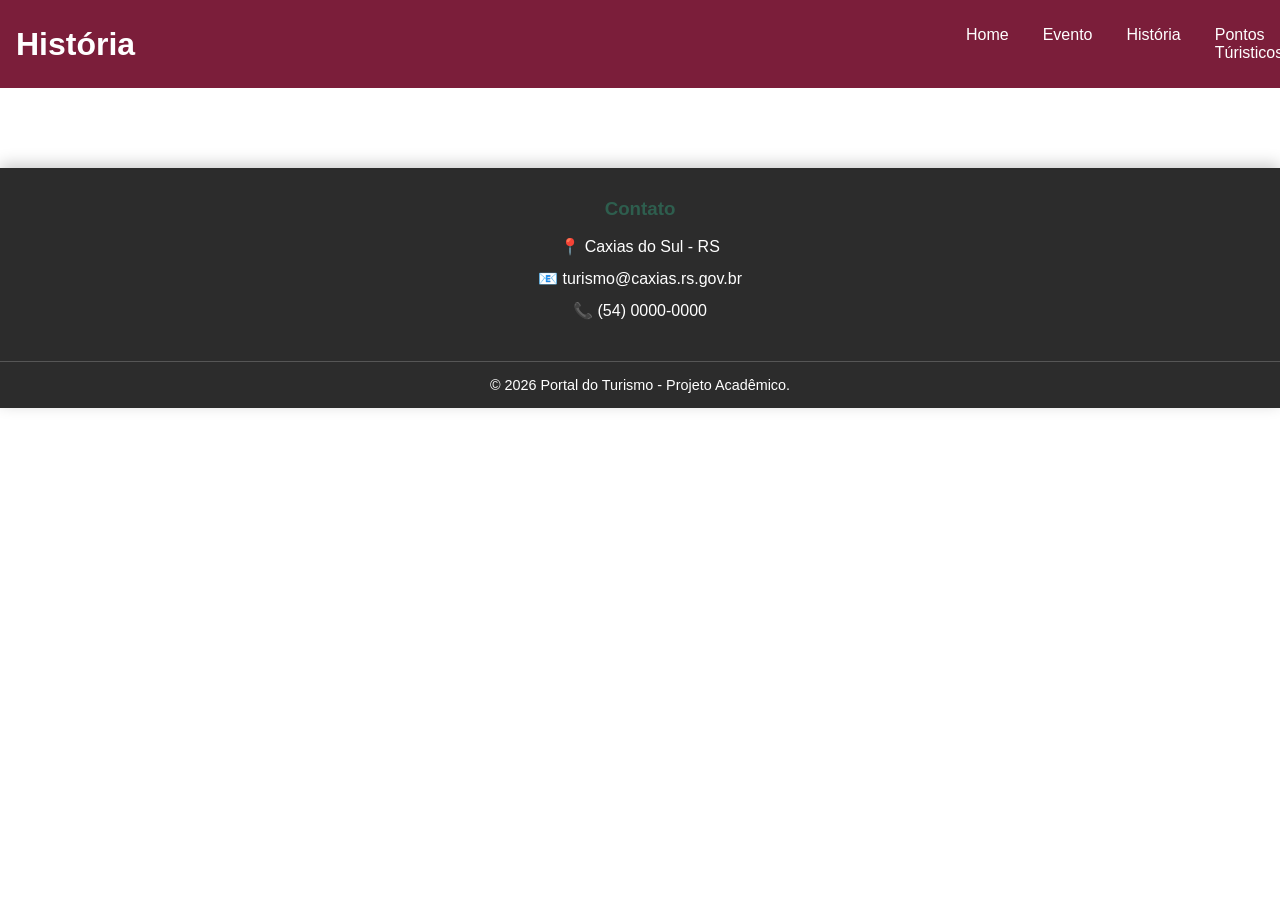
==== historia.html @ 4e0cc81b "começo das novas paginas" ====
<!DOCTYPE html>
<html lang="pt-br">
<head>
    <meta charset="UTF-8">
    <meta name="viewport" content="width=device-width, initial-scale=1.0">
    <title>História</title>

    <link rel="stylesheet" href="style.css">
    <script src="script.js" defer></script>
</head>
<body>
    <header>
        <h1>
            História
        </h1>
        <button class="btn-hamburger" type="button" title="Fechar">
            <i></i>
            <i></i>
            <i></i>
        </button>
        <nav>
            <ul>
                <li class="close-button">
                    <button class="btn-hamburger" type="button" title="Fechar">
                        <i></i>
                        <i></i>
                        <i></i>
                    </button>
                </li>
                <li><a href="index.html">Home</a></li>
                <li><a href="evento.html">Evento</a></li>
                <li><a href="historia.html">História</a></li>
                <li><a href="pontosTuristicos.html">Pontos Túristicos</a></li>
            </ul>
        </nav>
    </header>

    <footer>
        <div class="footer-section">
            <h3>Contato</h3>
            <p>📍 Caxias do Sul - RS</p>
            <p>📧 turismo@caxias.rs.gov.br</p>
            <p>📞 (54) 0000-0000</p>
        </div>

        <div class="footer-bottom">
        <p>&copy; 2026 Portal do Turismo - Projeto Acadêmico.</p>
    </div>
    </footer>
</body>
</html>
---- style.css ----
:root {
    --vinho: #7B1E3A;
    --verde: #2E5E4E;
    --creme: #F5F1E8;
    --cinza-escuro: #2C2C2C;
    --cinza-claro: #EAEAEA;

    --hamburger-btn-size: 32px;
    --hamburger-btn-gap: 4px;
}

* {
    margin: 0;
    padding: 0;
    box-sizing: border-box;
}

body {
    font-family: sans-serif;
    overflow-x: hidden;
    background-color: white;
}

/* HEADER */

header {
    display: flex;
    justify-content: space-between;
    align-items: center;

    padding: 16px;

    background-color: var(--vinho);
    color: white;
}

button {
    border: none;
    background: transparent;
    cursor: pointer;
}

/* MENU HAMBURGUER */

.btn-hamburger {
    width: var(--hamburger-btn-size);
    height: var(--hamburger-btn-size);

    position: relative;

    display: flex;
    flex-direction: column;
    justify-content: center;
    align-items: center;

    gap: var(--hamburger-btn-gap);
}

.btn-hamburger i {
    width: 24px;
    height: 2px;

    background-color: white;
    border-radius: 4px;

    transition: 0.3s;
}

.btn-hamburger.active i {
    position: absolute;
}

.btn-hamburger.active i:nth-child(1) {
    transform: rotate(45deg);
}

.btn-hamburger.active i:nth-child(2) {
    opacity: 0;
}

.btn-hamburger.active i:nth-child(3) {
    transform: rotate(-45deg);
}

/* MENU MOBILE */

nav {
    position: fixed;

    top: 0;
    right: -100%;

    width: 80%;
    max-width: 320px;
    height: 100vh;

    background-color: var(--vinho);

    padding: 20px;

    transition: right 0.3s ease;

    z-index: 1000;
}

nav.active {
    right: 0;
}

nav ul {
    list-style: none;

    display: flex;
    flex-direction: column;

    gap: 10px;
}

nav li.close-button {
    align-self: flex-end;
}

nav a {
    display: block;

    text-decoration: none;
    color: white;

    padding: 10px 12px;
    border-radius: 8px;

    transition: 0.3s;
}

nav a:hover {
    background-color: rgba(255,255,255,.15);
}

/* DESKTOP */

@media (min-width: 768px) {

    .btn-hamburger {
        display: none;
    }

    nav {
        position: static;
        width: auto;
        height: auto;
        background: transparent;
        padding: 0;
    }

    nav ul {
        flex-direction: row;
    }

    nav a {
        color: white;
    }
}

/* MAIN */

main {
    min-height: calc(100vh - 72px);
}

/* HERO */

#container {
    display: flex;
    justify-content: center;
    align-items: center;

    gap: 40px;

    max-width: 1200px;

    margin: 0 auto;
    padding: 40px 20px;
}

#container img {
    width: 500px;
    max-width: 100%;

    border-radius: 30px;
}

.texto {
    max-width: 500px;

    display: flex;
    flex-direction: column;
}

.texto h1 {
    color: var(--verde);
    margin-bottom: 15px;

    font-size: 3rem;
}

.texto p {
    line-height: 1.7;
    font-size: 1.1rem;
}

/* DESTAQUES */

.destaques {
    text-align: center;
    margin-top: 60px;

    padding: 0 20px;
}

.destaques h2 {
    margin-bottom: 30px;
}

/* CARDS */

.cards {
    display: flex;
    justify-content: center;
    flex-wrap: wrap;

    gap: 25px;
}

.card {
    width: 300px;

    background-color: white;

    border-radius: 12px;
    overflow: hidden;

    box-shadow: 0 2px 10px rgba(0,0,0,.15);

    transition: transform .3s ease,
                box-shadow .3s ease;
}

.card img {
    width: 100%;
    height: 200px;

    object-fit: cover;

    transition: transform .4s ease;
}

.card h3 {
    padding: 15px 15px 5px;

    transition: color .3s ease;
}

.card p {
    padding: 0 15px 15px;
}

.card:hover {
    transform: translateY(-10px);

    border-bottom: 5px solid var(--vinho);

    box-shadow: 0 10px 25px rgba(0,0,0,.25);
}

.card:hover img {
    transform: scale(1.05);
}

.card:hover h3 {
    color: var(--vinho);
}

/* FOOTER */

footer {
    margin-top: 80px;

    background-color: var(--cinza-escuro);
    color: white;

    box-shadow: 0 -4px 15px rgba(0,0,0,.2);
}

.footer-section {
    text-align: center;
    padding: 30px 20px;
}

.footer-section h3 {
    color: var(--verde);
    margin-bottom: 15px;
}

.footer-section p {
    margin: 8px 0;
    line-height: 1.5;

    transition: color .3s ease;
}

.footer-section p:hover {
    color: #00d4ff;
}

.footer-bottom {
    text-align: center;

    padding: 15px;

    border-top: 1px solid rgba(255,255,255,.2);

    font-size: .9rem;
}

/* RESPONSIVIDADE */

@media (max-width: 768px) {

    #container {
        flex-direction: column;
        text-align: center;

        gap: 25px;
    }

    #container img {
        width: 100%;
        max-width: 450px;
    }

    .texto {
        max-width: 100%;
    }

    .texto h1 {
        font-size: 2.3rem;
    }

    .card {
        width: 90%;
        max-width: 350px;
    }
}
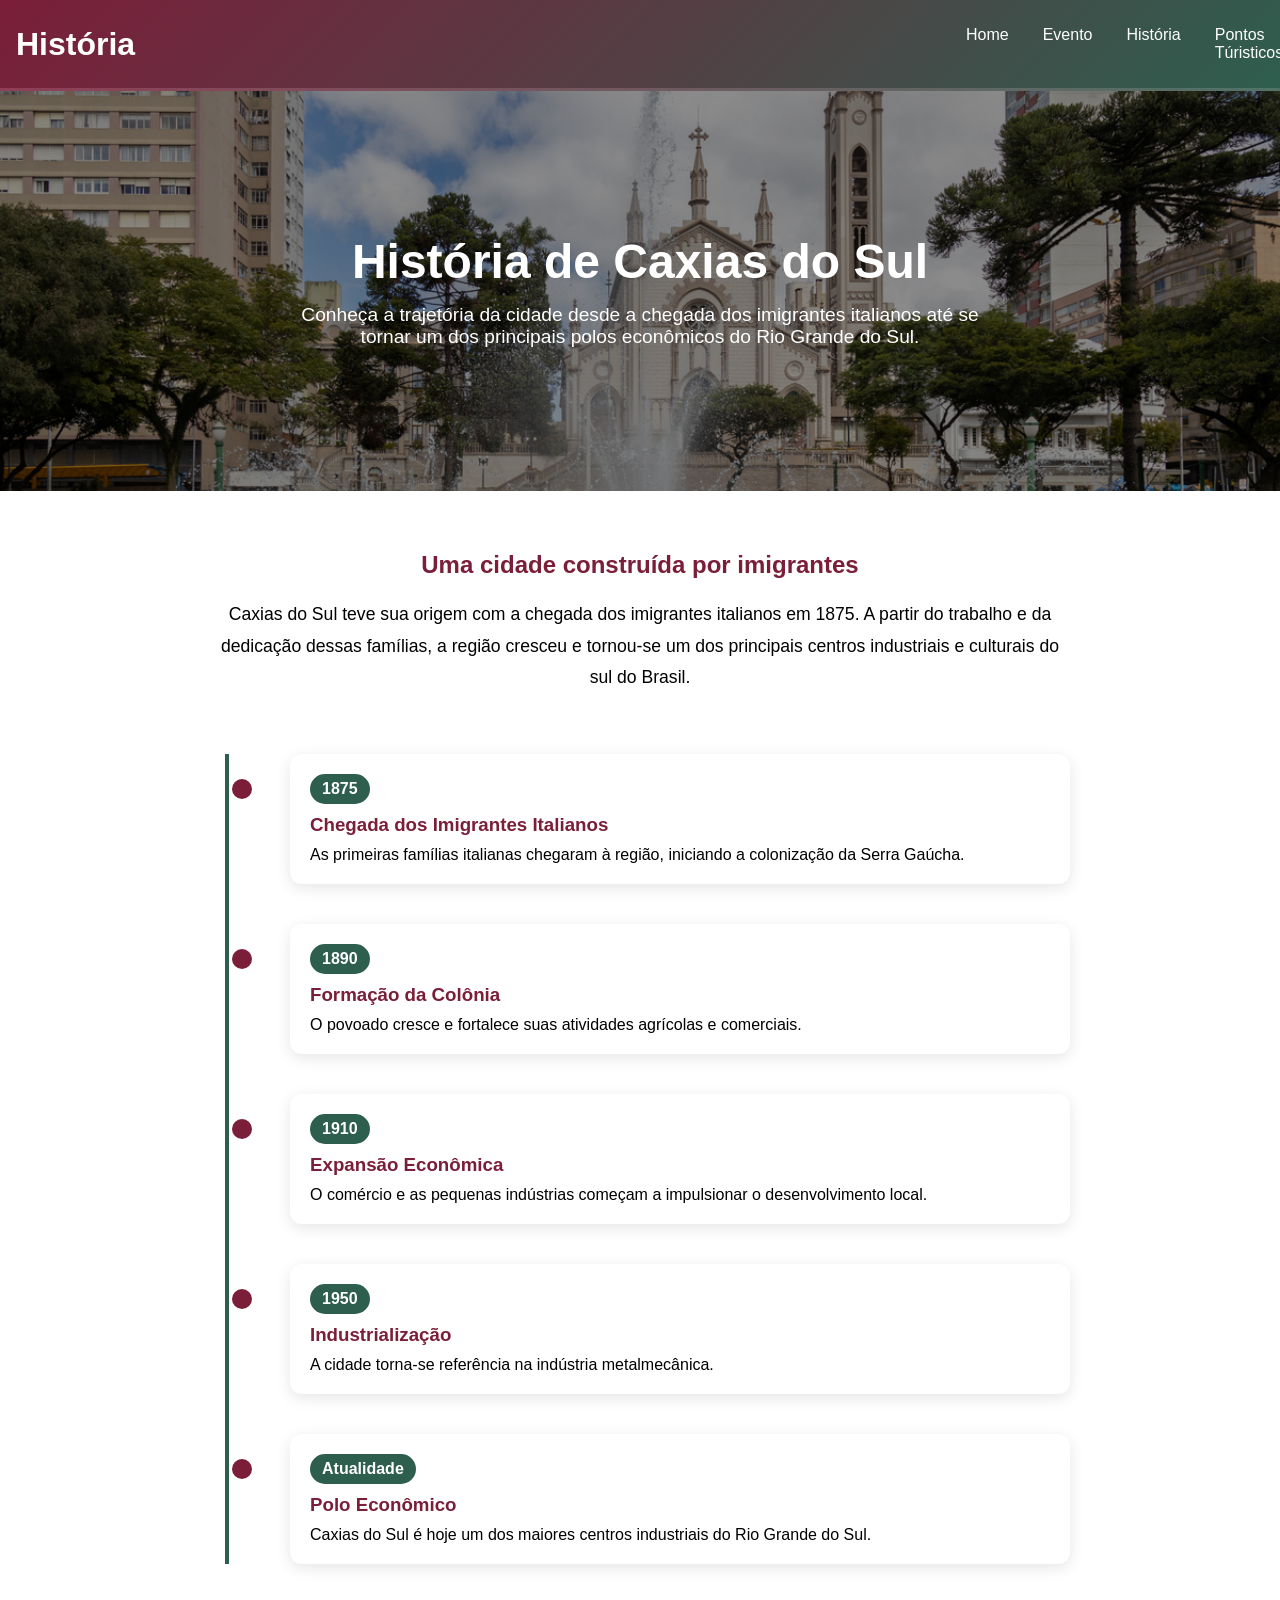
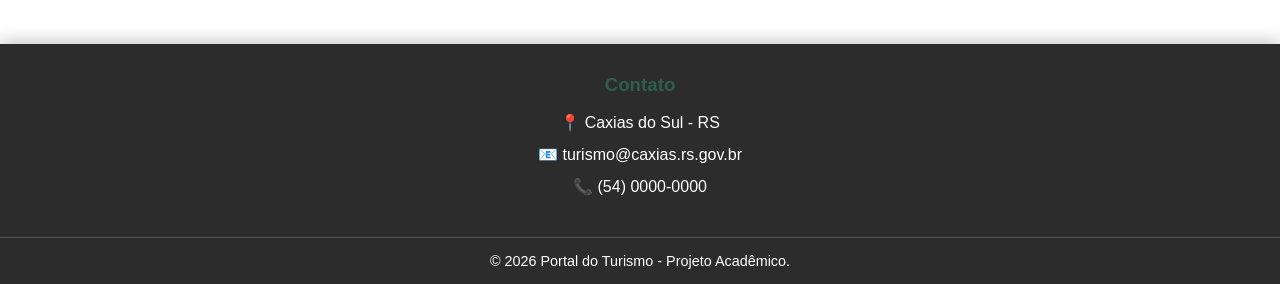
==== commit 6b484068: "adicionando conteudo nas paginas evento e historia" ====
--- a/historia.html
+++ b/historia.html
@@ -34,7 +34,78 @@
             </ul>
         </nav>
     </header>
+    <main>
+        <section class="banner-pagina">
+            <div class="banner-conteudo">
+                <h2>
+                    História de Caxias do Sul
+                </h2>
+                <p>
+                    Conheça a trajetória da cidade desde a chegada
+            dos imigrantes italianos até se tornar um dos
+            principais polos econômicos do Rio Grande do Sul.
+                </p>
+            </div>
+        </section>
+        <section class="historia-intro">
+            <h2>Uma cidade construída por imigrantes</h2>
+            <p>
+            Caxias do Sul teve sua origem com a chegada dos
+            imigrantes italianos em 1875. A partir do trabalho
+            e da dedicação dessas famílias, a região cresceu e
+            tornou-se um dos principais centros industriais e
+            culturais do sul do Brasil.
+            </p>
+        </section>
+        <section class="linha-tempo">
 
+    <div class="evento-historico">
+        <span class="ano">1875</span>
+        <h3>Chegada dos Imigrantes Italianos</h3>
+        <p>
+            As primeiras famílias italianas chegaram à região,
+            iniciando a colonização da Serra Gaúcha.
+        </p>
+    </div>
+
+    <div class="evento-historico">
+        <span class="ano">1890</span>
+        <h3>Formação da Colônia</h3>
+        <p>
+            O povoado cresce e fortalece suas atividades
+            agrícolas e comerciais.
+        </p>
+    </div>
+
+    <div class="evento-historico">
+        <span class="ano">1910</span>
+        <h3>Expansão Econômica</h3>
+        <p>
+            O comércio e as pequenas indústrias começam a
+            impulsionar o desenvolvimento local.
+        </p>
+    </div>
+
+    <div class="evento-historico">
+        <span class="ano">1950</span>
+        <h3>Industrialização</h3>
+        <p>
+            A cidade torna-se referência na indústria
+            metalmecânica.
+        </p>
+    </div>
+
+    <div class="evento-historico">
+        <span class="ano">Atualidade</span>
+        <h3>Polo Econômico</h3>
+        <p>
+            Caxias do Sul é hoje um dos maiores centros
+            industriais do Rio Grande do Sul.
+        </p>
+    </div>
+
+</section>
+    </main>
     <footer>
         <div class="footer-section">
             <h3>Contato</h3>
--- a/style.css
+++ b/style.css
@@ -1,13 +1,16 @@
+/*VARIÁVEIS*/
+
 :root {
     --vinho: #7B1E3A;
     --verde: #2E5E4E;
     --creme: #F5F1E8;
     --cinza-escuro: #2C2C2C;
     --cinza-claro: #EAEAEA;
-
     --hamburger-btn-size: 32px;
     --hamburger-btn-gap: 4px;
 }
+
+/*RESET*/
 
 * {
     margin: 0;
@@ -18,20 +21,24 @@
 body {
     font-family: sans-serif;
     overflow-x: hidden;
-    background-color: white;
-}
-
-/* HEADER */
+    background: white;
+}
+
+/*HEADER*/
 
 header {
     display: flex;
     justify-content: space-between;
     align-items: center;
-
     padding: 16px;
-
-    background-color: var(--vinho);
+    background: linear-gradient(
+        135deg,
+        var(--vinho),
+        var(--verde)
+    );
     color: white;
+    box-shadow: 0 3px 10px rgba(0,0,0,.2);
+    border-bottom: 3px solid rgba(255,255,255,.15);
 }
 
 button {
@@ -40,30 +47,25 @@
     cursor: pointer;
 }
 
-/* MENU HAMBURGUER */
+/*HAMBURGUER*/
 
 .btn-hamburger {
     width: var(--hamburger-btn-size);
     height: var(--hamburger-btn-size);
-
     position: relative;
-
     display: flex;
     flex-direction: column;
     justify-content: center;
     align-items: center;
-
     gap: var(--hamburger-btn-gap);
 }
 
 .btn-hamburger i {
     width: 24px;
     height: 2px;
-
-    background-color: white;
+    background: white;
     border-radius: 4px;
-
-    transition: 0.3s;
+    transition: .3s;
 }
 
 .btn-hamburger.active i {
@@ -82,24 +84,22 @@
     transform: rotate(-45deg);
 }
 
-/* MENU MOBILE */
+/*MENU*/
 
 nav {
     position: fixed;
-
     top: 0;
     right: -100%;
-
     width: 80%;
     max-width: 320px;
     height: 100vh;
-
-    background-color: var(--vinho);
-
     padding: 20px;
-
-    transition: right 0.3s ease;
-
+    background: linear-gradient(
+        180deg,
+        var(--vinho),
+        var(--verde)
+    );
+    transition: right .3s ease;
     z-index: 1000;
 }
 
@@ -109,10 +109,8 @@
 
 nav ul {
     list-style: none;
-
     display: flex;
     flex-direction: column;
-
     gap: 10px;
 }
 
@@ -122,21 +120,252 @@
 
 nav a {
     display: block;
-
+    padding: 10px 12px;
     text-decoration: none;
     color: white;
-
-    padding: 10px 12px;
     border-radius: 8px;
-
-    transition: 0.3s;
+    transition: .3s;
 }
 
 nav a:hover {
-    background-color: rgba(255,255,255,.15);
-}
-
-/* DESKTOP */
+    background: rgba(255,255,255,.15);
+}
+
+/*MAIN*/
+
+main {
+    min-height: calc(100vh - 72px);
+}
+
+/*HOME / HERO*/
+
+#container {
+    display: flex;
+    justify-content: center;
+    align-items: center;
+    gap: 40px;
+    max-width: 1200px;
+    margin: 0 auto;
+    padding: 40px 20px;
+}
+
+#container img {
+    width: 500px;
+    max-width: 100%;
+    border-radius: 30px;
+}
+
+.texto {
+    max-width: 500px;
+}
+
+.texto h1 {
+    color: var(--verde);
+    margin-bottom: 15px;
+    font-size: 3rem;
+}
+
+.texto p {
+    line-height: 1.7;
+    font-size: 1.1rem;
+}
+
+/*CARDS*/
+
+.destaques {
+    text-align: center;
+    margin-top: 60px;
+    padding: 0 20px;
+}
+
+.destaques h2 {
+    margin-bottom: 30px;
+}
+
+.cards {
+    display: flex;
+    justify-content: center;
+    flex-wrap: wrap;
+    gap: 25px;
+}
+
+.card {
+    width: 300px;
+    background: white;
+    border-radius: 12px;
+    overflow: hidden;
+    box-shadow: 0 2px 10px rgba(0,0,0,.15);
+    transition:
+        transform .3s ease,
+        box-shadow .3s ease;
+}
+
+.card img {
+    width: 100%;
+    height: 200px;
+    object-fit: cover;
+    transition: .4s;
+}
+
+.card h3 {
+    padding: 15px 15px 5px;
+}
+
+.card p {
+    padding: 0 15px 15px;
+}
+
+.card:hover {
+    transform: translateY(-10px);
+    border-bottom: 5px solid var(--vinho);
+    box-shadow: 0 10px 25px rgba(0,0,0,.25);
+}
+
+.card:hover img {
+    transform: scale(1.05);
+}
+
+.card:hover h3 {
+    color: var(--vinho);
+}
+
+/*PONTOS TURÍSTICOS*/
+
+.ponto-turistico {
+    display: flex;
+    align-items: center;
+    gap: 30px;
+    max-width: 1000px;
+    margin: 30px auto;
+    padding: 20px;
+    background: white;
+    border-radius: 15px;
+    box-shadow: 0 4px 15px rgba(0,0,0,.1);
+}
+
+.galeria {
+    width: 400px;
+    height: 230px;
+    position: relative;
+    overflow: hidden;
+    border-radius: 12px;
+    flex-shrink: 0;
+}
+
+.slide {
+    position: absolute;
+    inset: 0;
+    width: 100%;
+    height: 100%;
+    object-fit: cover;
+    opacity: 0;
+    transition: opacity 1.5s ease;
+}
+
+.slide.ativo {
+    opacity: 1;
+}
+
+.galeria img {
+    transition: .4s;
+}
+
+.ponto-turistico:hover .galeria img {
+    transform: scale(1.05);
+}
+
+.info {
+    flex: 1;
+}
+
+.info h2 {
+    color: var(--vinho);
+    cursor: pointer;
+}
+
+.descricao {
+    max-height: 0;
+    overflow: hidden;
+    margin-top: 10px;
+    transition: .4s ease;
+}
+
+.ponto-turistico:hover .descricao {
+    max-height: 1000px;
+}
+
+/*BANNER*/
+
+.banner-pagina {
+    height: 400px;
+    background-image: url("img/o-que-fazer-em-caxias-do-sul-cvc.jpg");
+    background-size: cover;
+    background-position: center;
+    position: relative;
+}
+
+.banner-pagina::before {
+    content: "";
+    position: absolute;
+    inset: 0;
+    background: rgba(0,0,0,.45);
+}
+
+.banner-conteudo {
+    position: relative;
+    z-index: 1;
+    height: 100%;
+    display: flex;
+    flex-direction: column;
+    justify-content: center;
+    align-items: center;
+    text-align: center;
+    color: white;
+    padding: 20px;
+}
+
+.banner-conteudo h2 {
+    font-size: 3rem;
+    margin-bottom: 15px;
+}
+
+.banner-conteudo p {
+    max-width: 700px;
+    font-size: 1.2rem;
+}
+
+/*FOOTER */
+
+footer {
+    margin-top: 80px;
+    background: var(--cinza-escuro);
+    color: white;
+    box-shadow: 0 -4px 15px rgba(0,0,0,.2);
+}
+
+.footer-section {
+    text-align: center;
+    padding: 30px 20px;
+}
+
+.footer-section h3 {
+    color: var(--verde);
+    margin-bottom: 15px;
+}
+
+.footer-section p {
+    margin: 8px 0;
+    line-height: 1.5;
+}
+
+.footer-bottom {
+    text-align: center;
+    padding: 15px;
+    border-top: 1px solid rgba(255,255,255,.2);
+    font-size: .9rem;
+}
+
+/* RESPONSIVIDADE*/
 
 @media (min-width: 768px) {
 
@@ -155,191 +384,13 @@
     nav ul {
         flex-direction: row;
     }
-
-    nav a {
-        color: white;
-    }
-}
-
-/* MAIN */
-
-main {
-    min-height: calc(100vh - 72px);
-}
-
-/* HERO */
-
-#container {
-    display: flex;
-    justify-content: center;
-    align-items: center;
-
-    gap: 40px;
-
-    max-width: 1200px;
-
-    margin: 0 auto;
-    padding: 40px 20px;
-}
-
-#container img {
-    width: 500px;
-    max-width: 100%;
-
-    border-radius: 30px;
-}
-
-.texto {
-    max-width: 500px;
-
-    display: flex;
-    flex-direction: column;
-}
-
-.texto h1 {
-    color: var(--verde);
-    margin-bottom: 15px;
-
-    font-size: 3rem;
-}
-
-.texto p {
-    line-height: 1.7;
-    font-size: 1.1rem;
-}
-
-/* DESTAQUES */
-
-.destaques {
-    text-align: center;
-    margin-top: 60px;
-
-    padding: 0 20px;
-}
-
-.destaques h2 {
-    margin-bottom: 30px;
-}
-
-/* CARDS */
-
-.cards {
-    display: flex;
-    justify-content: center;
-    flex-wrap: wrap;
-
-    gap: 25px;
-}
-
-.card {
-    width: 300px;
-
-    background-color: white;
-
-    border-radius: 12px;
-    overflow: hidden;
-
-    box-shadow: 0 2px 10px rgba(0,0,0,.15);
-
-    transition: transform .3s ease,
-                box-shadow .3s ease;
-}
-
-.card img {
-    width: 100%;
-    height: 200px;
-
-    object-fit: cover;
-
-    transition: transform .4s ease;
-}
-
-.card h3 {
-    padding: 15px 15px 5px;
-
-    transition: color .3s ease;
-}
-
-.card p {
-    padding: 0 15px 15px;
-}
-
-.card:hover {
-    transform: translateY(-10px);
-
-    border-bottom: 5px solid var(--vinho);
-
-    box-shadow: 0 10px 25px rgba(0,0,0,.25);
-}
-
-.card:hover img {
-    transform: scale(1.05);
-}
-
-.card:hover h3 {
-    color: var(--vinho);
-}
-
-/* FOOTER */
-
-footer {
-    margin-top: 80px;
-
-    background-color: var(--cinza-escuro);
-    color: white;
-
-    box-shadow: 0 -4px 15px rgba(0,0,0,.2);
-}
-
-.footer-section {
-    text-align: center;
-    padding: 30px 20px;
-}
-
-.footer-section h3 {
-    color: var(--verde);
-    margin-bottom: 15px;
-}
-
-.footer-section p {
-    margin: 8px 0;
-    line-height: 1.5;
-
-    transition: color .3s ease;
-}
-
-.footer-section p:hover {
-    color: #00d4ff;
-}
-
-.footer-bottom {
-    text-align: center;
-
-    padding: 15px;
-
-    border-top: 1px solid rgba(255,255,255,.2);
-
-    font-size: .9rem;
-}
-
-/* RESPONSIVIDADE */
+}
 
 @media (max-width: 768px) {
 
     #container {
         flex-direction: column;
         text-align: center;
-
-        gap: 25px;
-    }
-
-    #container img {
-        width: 100%;
-        max-width: 450px;
-    }
-
-    .texto {
-        max-width: 100%;
     }
 
     .texto h1 {
@@ -350,4 +401,188 @@
         width: 90%;
         max-width: 350px;
     }
+
+    .ponto-turistico {
+        flex-direction: column;
+        width: 92%;
+        max-width: 350px;
+        text-align: center;
+    }
+
+    .galeria {
+        width: 100%;
+        max-width: 280px;
+        height: 180px;
+        margin: 0 auto;
+    }
+
+    .descricao {
+        max-height: none;
+        overflow: visible;
+    }
+
+    .banner-pagina {
+        height: 220px;
+    }
+
+    .banner-conteudo h2 {
+        font-size: 2rem;
+    }
+
+    .banner-conteudo p {
+        font-size: 1rem;
+    }
+}
+
+/*HISTÓRIA*/
+
+.historia-intro {
+    max-width: 900px;
+    margin: 60px auto;
+    padding: 0 20px;
+    text-align: center;
+}
+
+.historia-intro h2 {
+    color: var(--vinho);
+    margin-bottom: 20px;
+}
+
+.historia-intro p {
+    line-height: 1.8;
+    font-size: 1.1rem;
+}
+
+.linha-tempo {
+    max-width: 900px;
+    margin: 50px auto;
+    padding: 0 20px;
+    position: relative;
+}
+
+.linha-tempo::before {
+    content: "";
+    position: absolute;
+    left: 35px;
+    top: 0;
+    width: 4px;
+    height: 100%;
+    background: var(--verde);
+}
+
+.evento-historico {
+    position: relative;
+    margin-left: 80px;
+    margin-bottom: 40px;
+    background: white;
+    padding: 20px;
+    border-radius: 12px;
+    box-shadow: 0 4px 15px rgba(0,0,0,.1);
+}
+
+.evento-historico::before {
+    content: "";
+    position: absolute;
+    left: -58px;
+    top: 25px;
+    width: 20px;
+    height: 20px;
+    border-radius: 50%;
+    background: var(--vinho);
+}
+
+.ano {
+    display: inline-block;
+    background: var(--verde);
+    color: white;
+    padding: 6px 12px;
+    border-radius: 20px;
+    margin-bottom: 10px;
+    font-weight: bold;
+}
+
+.evento-historico h3 {
+    color: var(--vinho);
+    margin-bottom: 10px;
+}
+
+.evento-historico:hover {
+    transform: translateY(-5px);
+    transition: .3s;
+    box-shadow: 0 8px 20px rgba(0,0,0,.15);
+}
+
+/*EVENTOS*/
+
+.eventos-intro {
+    max-width: 900px;
+    margin: 60px auto;
+    padding: 0 20px;
+    text-align: center;
+}
+
+.eventos-intro h2 {
+    color: var(--vinho);
+    margin-bottom: 20px;
+}
+
+.eventos-intro p {
+    line-height: 1.8;
+    font-size: 1.1rem;
+}
+
+.eventos-grid {
+    max-width: 1200px;
+    margin: 50px auto;
+    display: grid;
+    grid-template-columns: repeat(auto-fit, minmax(280px, 1fr));
+    gap: 30px;
+    padding: 0 20px;
+}
+
+.evento-card {
+    background: white;
+    border-radius: 15px;
+    overflow: hidden;
+    box-shadow: 0 4px 15px rgba(0,0,0,.1);
+    transition: .3s;
+}
+
+.evento-card:hover {
+    transform: translateY(-8px);
+    box-shadow: 0 10px 25px rgba(0,0,0,.15);
+}
+
+.evento-card img {
+    width: 100%;
+    height: 220px;
+    object-fit: cover;
+    transition: .4s;
+}
+
+.evento-card:hover img {
+    transform: scale(1.05);
+}
+
+.evento-info {
+    padding: 20px;
+}
+
+.evento-info span {
+    display: inline-block;
+    background: var(--verde);
+    color: white;
+    padding: 5px 12px;
+    border-radius: 20px;
+    font-size: .85rem;
+    margin-bottom: 10px;
+}
+
+.evento-info h3 {
+    color: var(--vinho);
+    margin-bottom: 10px;
+}
+
+.evento-info p {
+    line-height: 1.6;
 }
